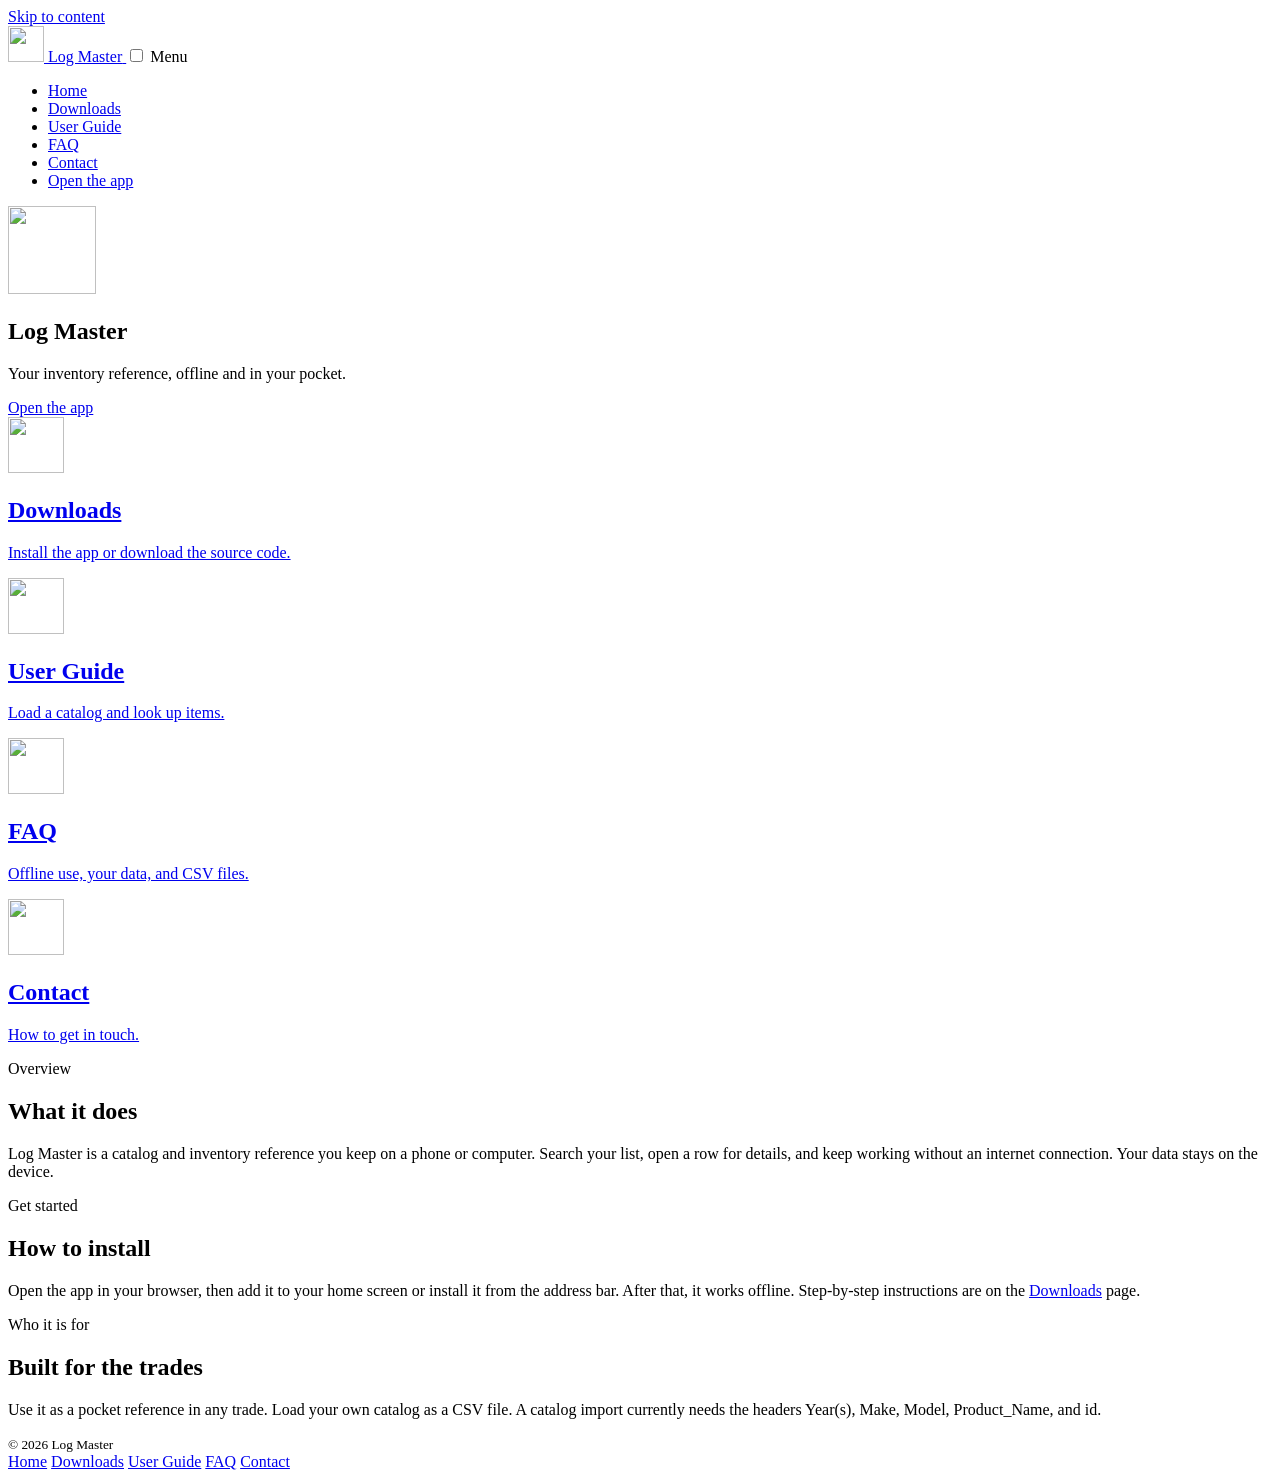
==== index.html @ 0d23fa9c "Add files via upload" ====
<!DOCTYPE html>
<!--
  Log Master website — Home page
  Edit the wording on this page in the <main> section below.
  The header and footer are repeated in each HTML file, so update a link
  or the copyright line in every page. Colors, fonts, and layout live in css/styles.css.
  Images live in assets/.
-->
<html lang="en">
<head>
  <meta charset="utf-8">
  <meta name="viewport" content="width=device-width, initial-scale=1">
  <title>Log Master</title>
  <meta name="description" content="Log Master is an offline, installable catalog and inventory reference for any trade. Load your own CSV catalog.">
  <meta name="theme-color" content="#0d0e11">
  <link rel="icon" href="assets/favicon.ico">
  <link rel="icon" type="image/png" sizes="32x32" href="assets/favicon-32.png">
  <link rel="apple-touch-icon" href="assets/apple-touch-icon.png">
  <link rel="preconnect" href="https://fonts.googleapis.com">
  <link rel="preconnect" href="https://fonts.gstatic.com" crossorigin>
  <link href="https://fonts.googleapis.com/css2?family=Inter:wght@400;500;600&family=Playfair+Display:wght@500;600;700&display=swap" rel="stylesheet">
  <link rel="stylesheet" href="css/styles.css">
</head>
<body>
  <a class="skip" href="#content">Skip to content</a>
  <header class="site-header">
    <div class="wrap header-inner">
      <a class="brand" href="index.html">
        <img src="assets/logo.png" width="36" height="36" alt="">
        <span class="brand-name">Log Master</span>
      </a>
      <input type="checkbox" id="nav-toggle" class="nav-toggle">
      <label for="nav-toggle" class="menu-btn"><span class="sr-only">Menu</span><span class="bars" aria-hidden="true"></span></label>
      <nav class="site-nav" aria-label="Primary">
          <ul>
            <li><a href="index.html" aria-current="page">Home</a></li>
            <li><a href="downloads.html">Downloads</a></li>
            <li><a href="guide.html">User Guide</a></li>
            <li><a href="faq.html">FAQ</a></li>
            <li><a href="contact.html">Contact</a></li>
            <li><a class="header-cta" href="https://selfnow5784-collab.github.io/log-master/">Open the app</a></li>
          </ul>
      </nav>
    </div>
  </header>

  <main id="content" class="page">
    <div class="wrap">
      <section class="hero">
        <img class="hero-logo" src="assets/logo.png" width="88" height="88" alt="">
        <h1>Log Master</h1>
        <p class="lede">Your inventory reference, offline and in your pocket.</p>
        <a class="btn btn-primary" href="https://selfnow5784-collab.github.io/log-master/">Open the app</a>
      </section>

      <nav class="card-row" aria-label="Site pages">
        <a class="card" href="downloads.html">
          <img src="assets/icon-downloads.svg" width="56" height="56" alt="">
          <h2>Downloads</h2>
          <p>Install the app or download the source code.</p>
        </a>
        <a class="card" href="guide.html">
          <img src="assets/icon-userguide.svg" width="56" height="56" alt="">
          <h2>User Guide</h2>
          <p>Load a catalog and look up items.</p>
        </a>
        <a class="card" href="faq.html">
          <img src="assets/icon-faq.svg" width="56" height="56" alt="">
          <h2>FAQ</h2>
          <p>Offline use, your data, and CSV files.</p>
        </a>
        <a class="card" href="contact.html">
          <img src="assets/icon-contact.svg" width="56" height="56" alt="">
          <h2>Contact</h2>
          <p>How to get in touch.</p>
        </a>
      </nav>

      <div class="sections">
        <section class="section panel">
          <span class="kicker">Overview</span>
          <h2>What it does</h2>
          <p>Log Master is a catalog and inventory reference you keep on a phone or computer. Search your list, open a row for details, and keep working without an internet connection. Your data stays on the device.</p>
        </section>
        <section class="section panel">
          <span class="kicker">Get started</span>
          <h2>How to install</h2>
          <p>Open the app in your browser, then add it to your home screen or install it from the address bar. After that, it works offline. Step-by-step instructions are on the <a href="downloads.html">Downloads</a> page.</p>
        </section>
        <section class="section panel">
          <span class="kicker">Who it is for</span>
          <h2>Built for the trades</h2>
          <p>Use it as a pocket reference in any trade. Load your own catalog as a CSV file. A catalog import currently needs the headers Year(s), Make, Model, Product_Name, and id.</p>
        </section>
      </div>
    </div>
  </main>

  <footer class="site-footer">
    <div class="wrap footer-inner">
      <small>© 2026 Log Master</small>
      <nav class="footer-nav" aria-label="Footer">
        <a href="index.html">Home</a>
        <a href="downloads.html">Downloads</a>
        <a href="guide.html">User Guide</a>
        <a href="faq.html">FAQ</a>
        <a href="contact.html">Contact</a>
      </nav>
    </div>
  </footer>
</body>
</html>
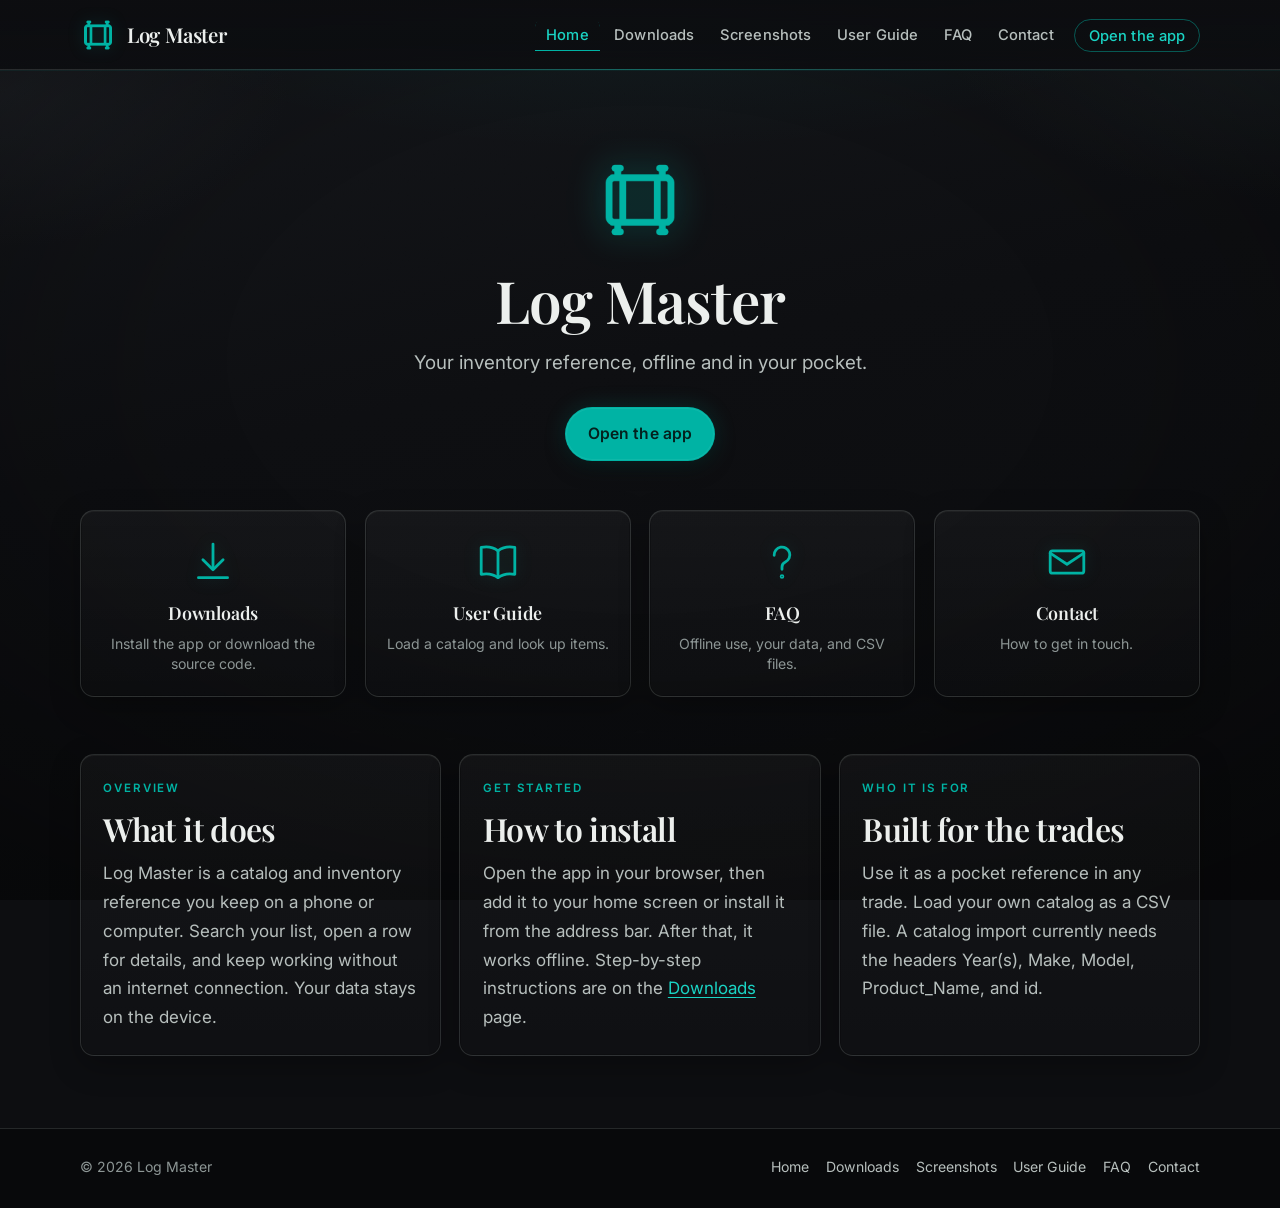
==== commit 4deec26e: "Add screenshots page Co-authored-by: selfnow5784-collab <selfnow5784-collab@users.noreply.github.com" ====
--- a/index.html
+++ b/index.html
@@ -35,6 +35,7 @@
           <ul>
             <li><a href="index.html" aria-current="page">Home</a></li>
             <li><a href="downloads.html">Downloads</a></li>
+            <li><a href="screenshots.html">Screenshots</a></li>
             <li><a href="guide.html">User Guide</a></li>
             <li><a href="faq.html">FAQ</a></li>
             <li><a href="contact.html">Contact</a></li>
@@ -102,6 +103,7 @@
       <nav class="footer-nav" aria-label="Footer">
         <a href="index.html">Home</a>
         <a href="downloads.html">Downloads</a>
+        <a href="screenshots.html">Screenshots</a>
         <a href="guide.html">User Guide</a>
         <a href="faq.html">FAQ</a>
         <a href="contact.html">Contact</a>
--- a/css/styles.css
+++ b/css/styles.css
@@ -0,0 +1,695 @@
+/* Log Master website styles.
+   Colors, fonts, spacing, and layout live in this file.
+   Teal is #00b3a4. Change :root below to restyle the whole site. */
+
+:root {
+  --bg: #0d0e11;
+  --bg-deep: #090a0c;
+  --surface: rgba(22, 24, 28, 0.82);
+  --surface-solid: #16181c;
+  --ink: #ecefed;
+  --ink-dim: #b7bfbd;
+  --muted: #8d9695;
+  --teal: #00b3a4;
+  --teal-bright: #1ad4c4;
+  --on-teal: #04211e;
+  --glow: rgba(0, 179, 164, 0.42);
+  --glow-soft: rgba(0, 179, 164, 0.18);
+  --glow-green: rgba(92, 230, 180, 0.28);
+  --hair: rgba(214, 222, 220, 0.14);
+  --hair-strong: rgba(214, 222, 220, 0.24);
+  --hair-teal: rgba(0, 179, 164, 0.45);
+  --font-serif: "Playfair Display", "Iowan Old Style", Palatino, "Palatino Linotype", serif;
+  --font-sans: Inter, "Helvetica Neue", Helvetica, Arial, sans-serif;
+  --content: 70rem;
+  --radius: 14px;
+  --header-h: 4.35rem;
+}
+
+*, *::before, *::after { box-sizing: border-box; }
+
+html {
+  color-scheme: dark;
+  scroll-behavior: smooth;
+}
+
+html, body { margin: 0; padding: 0; }
+
+body {
+  min-height: 100vh;
+  display: flex;
+  flex-direction: column;
+  font-family: var(--font-sans);
+  font-size: 1.0625rem;
+  line-height: 1.7;
+  color: var(--ink);
+  background-color: var(--bg);
+  /* Layered slate: cool charcoal, a faint teal wash, and a mineral sheen. */
+  background-image:
+    radial-gradient(ellipse 90% 55% at 50% -15%, rgba(0, 179, 164, 0.10), transparent 58%),
+    radial-gradient(ellipse 50% 40% at 100% 0%, rgba(36, 48, 50, 0.45), transparent 55%),
+    radial-gradient(ellipse 45% 35% at 0% 10%, rgba(48, 52, 58, 0.28), transparent 50%),
+    linear-gradient(168deg, #14161a 0%, #0d0e11 42%, #0a0b0d 100%);
+  background-attachment: fixed;
+  -webkit-font-smoothing: antialiased;
+  text-rendering: optimizeLegibility;
+}
+
+/* CSS-only stone grain: fractal noise tiled at very low opacity. */
+body::before {
+  content: "";
+  position: fixed;
+  inset: 0;
+  z-index: 0;
+  pointer-events: none;
+  opacity: 0.085;
+  background-image: url("data:image/svg+xml,%3Csvg xmlns='http://www.w3.org/2000/svg' width='200' height='200'%3E%3Cfilter id='n'%3E%3CfeTurbulence type='fractalNoise' baseFrequency='0.7' numOctaves='4' stitchTiles='stitch'/%3E%3CfeColorMatrix type='saturate' values='0'/%3E%3C/filter%3E%3Crect width='100%25' height='100%25' filter='url(%23n)'/%3E%3C/svg%3E");
+  background-size: 200px 200px;
+  mix-blend-mode: overlay;
+}
+
+body::after {
+  content: "";
+  position: fixed;
+  inset: 0;
+  z-index: 0;
+  pointer-events: none;
+  background: radial-gradient(ellipse 80% 70% at 50% 40%, transparent 40%, rgba(0, 0, 0, 0.35) 100%);
+}
+
+body > * { position: relative; z-index: 1; }
+
+img { max-width: 100%; height: auto; display: block; }
+
+a { color: var(--teal-bright); text-underline-offset: 0.18em; }
+a:hover { color: #7aeee3; }
+
+:focus-visible {
+  outline: 2px solid var(--teal);
+  outline-offset: 3px;
+  border-radius: 4px;
+}
+
+::selection {
+  background: rgba(0, 179, 164, 0.35);
+  color: var(--ink);
+}
+
+.sr-only {
+  position: absolute;
+  width: 1px;
+  height: 1px;
+  padding: 0;
+  margin: -1px;
+  overflow: hidden;
+  clip: rect(0, 0, 0, 0);
+  white-space: nowrap;
+  border: 0;
+}
+
+.skip {
+  position: absolute;
+  left: 1rem;
+  top: 0;
+  z-index: 20;
+  transform: translateY(-150%);
+  padding: 0.55rem 0.9rem;
+  background: var(--teal);
+  color: var(--on-teal);
+  font-weight: 600;
+  text-decoration: none;
+  border-radius: 0 0 8px 8px;
+}
+.skip:focus { transform: translateY(0); }
+
+.wrap {
+  width: min(var(--content), calc(100% - 2.5rem));
+  margin-inline: auto;
+}
+
+/* ---------- Header ---------- */
+.site-header {
+  position: sticky;
+  top: 0;
+  z-index: 10;
+  height: var(--header-h);
+  background: linear-gradient(180deg, rgba(12, 13, 16, 0.94), rgba(12, 13, 16, 0.86));
+  backdrop-filter: blur(14px);
+  -webkit-backdrop-filter: blur(14px);
+  border-bottom: 1px solid var(--hair);
+  box-shadow: 0 1px 0 rgba(0, 179, 164, 0.08);
+}
+
+.site-header::after {
+  content: "";
+  position: absolute;
+  left: 8%;
+  right: 8%;
+  bottom: -1px;
+  height: 1px;
+  background: linear-gradient(90deg, transparent, rgba(0, 179, 164, 0.45), transparent);
+  pointer-events: none;
+}
+
+.header-inner {
+  height: var(--header-h);
+  display: flex;
+  align-items: center;
+  gap: 1.25rem;
+}
+
+.brand {
+  display: flex;
+  align-items: center;
+  gap: 0.7rem;
+  color: var(--ink);
+  text-decoration: none;
+  min-width: 0;
+}
+
+.brand img {
+  width: 36px;
+  height: 36px;
+  flex: none;
+  filter: drop-shadow(0 0 8px var(--glow-soft));
+}
+
+.brand-name {
+  font-family: var(--font-serif);
+  font-weight: 600;
+  font-size: 1.28rem;
+  letter-spacing: -0.02em;
+  line-height: 1;
+}
+
+.nav-toggle {
+  position: absolute;
+  width: 1px;
+  height: 1px;
+  padding: 0;
+  margin: -1px;
+  overflow: hidden;
+  clip: rect(0, 0, 0, 0);
+  white-space: nowrap;
+  border: 0;
+}
+
+.site-nav {
+  margin-left: auto;
+}
+
+.menu-btn {
+  width: 2.6rem;
+  height: 2.6rem;
+  display: none;
+  margin-left: auto;
+  align-items: center;
+  justify-content: center;
+  border: 1px solid var(--hair);
+  border-radius: 8px;
+  background: rgba(255, 255, 255, 0.03);
+  color: var(--ink);
+}
+
+.menu-btn .bars,
+.menu-btn .bars::before,
+.menu-btn .bars::after {
+  display: block;
+  width: 1.05rem;
+  height: 1.5px;
+  background: var(--ink);
+  border-radius: 2px;
+  position: relative;
+}
+.menu-btn .bars::before,
+.menu-btn .bars::after {
+  content: "";
+  position: absolute;
+  left: 0;
+}
+.menu-btn .bars::before { top: -5px; }
+.menu-btn .bars::after { top: 5px; }
+
+.site-nav ul {
+  display: flex;
+  align-items: center;
+  gap: 0.15rem 0.15rem;
+  list-style: none;
+  margin: 0;
+  padding: 0;
+}
+
+.site-nav a {
+  color: var(--ink-dim);
+  text-decoration: none;
+  font-size: 0.92rem;
+  font-weight: 500;
+  letter-spacing: 0.01em;
+  padding: 0.4rem 0.72rem;
+  border-radius: 8px;
+}
+
+.site-nav a:hover {
+  color: var(--ink);
+  background: rgba(0, 179, 164, 0.08);
+}
+
+.site-nav a[aria-current="page"] {
+  color: var(--teal-bright);
+  box-shadow: inset 0 -1px 0 var(--teal);
+  border-radius: 8px 8px 0 0;
+}
+
+.header-cta {
+  margin-left: 0.4rem;
+  padding: 0.42rem 0.85rem !important;
+  border: 1px solid var(--hair-teal);
+  color: var(--teal-bright) !important;
+  box-shadow: none !important;
+  border-radius: 999px !important;
+}
+.header-cta:hover {
+  background: rgba(0, 179, 164, 0.14) !important;
+  box-shadow: 0 0 16px var(--glow-soft) !important;
+}
+
+/* ---------- Page frame ---------- */
+.page {
+  padding: 3.2rem 0 4.5rem;
+  flex: 1 0 auto;
+}
+
+.kicker {
+  display: block;
+  font-size: 0.72rem;
+  font-weight: 600;
+  letter-spacing: 0.16em;
+  text-transform: uppercase;
+  color: var(--teal);
+  margin-bottom: 0.7rem;
+}
+
+h1, h2, h3 {
+  font-family: var(--font-serif);
+  font-weight: 600;
+  line-height: 1.18;
+  letter-spacing: -0.02em;
+  color: var(--ink);
+  margin: 0 0 0.7rem;
+}
+
+h1 { font-size: clamp(2.25rem, 5vw, 3.65rem); }
+h2 { font-size: clamp(1.55rem, 2.6vw, 2rem); }
+h3 { font-size: 1.2rem; }
+
+.lede, .section p, .prose p, .steps p, .faq-item p {
+  color: var(--ink-dim);
+}
+
+.lede {
+  font-size: 1.18rem;
+  line-height: 1.6;
+  max-width: 32rem;
+  margin: 0 auto 1.8rem;
+}
+
+/* ---------- Buttons ---------- */
+.btn {
+  display: inline-flex;
+  align-items: center;
+  justify-content: center;
+  gap: 0.5rem;
+  padding: 0.78rem 1.35rem;
+  border-radius: 999px;
+  font-family: var(--font-sans);
+  font-size: 0.98rem;
+  font-weight: 600;
+  letter-spacing: 0.01em;
+  text-decoration: none;
+  border: 1px solid transparent;
+  cursor: pointer;
+  transition: box-shadow 0.2s ease, background 0.2s ease, border-color 0.2s ease, color 0.2s ease, transform 0.2s ease;
+}
+
+.btn-primary {
+  background: var(--teal);
+  color: var(--on-teal);
+  box-shadow:
+    0 0 0 1px rgba(255, 255, 255, 0.06) inset,
+    0 0 22px var(--glow-soft),
+    0 8px 20px rgba(0, 0, 0, 0.35);
+}
+.btn-primary:hover {
+  color: var(--on-teal);
+  background: var(--teal-bright);
+  box-shadow:
+    0 0 0 1px rgba(255, 255, 255, 0.1) inset,
+    0 0 28px var(--glow),
+    0 0 40px var(--glow-green);
+  transform: translateY(-1px);
+}
+
+.btn-ghost {
+  background: rgba(0, 179, 164, 0.06);
+  color: var(--teal-bright);
+  border-color: var(--hair-teal);
+  box-shadow: inset 0 1px 0 rgba(255, 255, 255, 0.04);
+}
+.btn-ghost:hover {
+  color: #d7fffa;
+  border-color: var(--teal);
+  box-shadow: 0 0 22px var(--glow-soft), inset 0 1px 0 rgba(255, 255, 255, 0.06);
+  transform: translateY(-1px);
+}
+
+.actions {
+  display: flex;
+  flex-wrap: wrap;
+  gap: 0.8rem;
+  align-items: center;
+}
+
+/* ---------- Cards / panels ---------- */
+.panel, .card, .faq-item, .step, .placeholder, .contact-box {
+  background:
+    linear-gradient(180deg, rgba(255, 255, 255, 0.035), rgba(255, 255, 255, 0.012));
+  border: 1px solid var(--hair);
+  border-radius: var(--radius);
+  box-shadow:
+    inset 0 1px 0 rgba(255, 255, 255, 0.06),
+    inset 0 0 0 1px rgba(0, 0, 0, 0.2),
+    0 10px 30px rgba(0, 0, 0, 0.28);
+}
+
+/* ---------- Home ---------- */
+.hero {
+  text-align: center;
+  padding: 2.2rem 0 3.1rem;
+}
+
+.hero-logo {
+  width: 88px;
+  height: 88px;
+  margin: 0 auto 1.35rem;
+  filter: drop-shadow(0 0 18px var(--glow));
+}
+
+.hero h1 { margin-bottom: 0.85rem; }
+
+.card-row {
+  display: grid;
+  grid-template-columns: repeat(4, 1fr);
+  gap: 1.15rem;
+  margin: 0 0 3.6rem;
+}
+
+.card {
+  display: flex;
+  flex-direction: column;
+  align-items: center;
+  text-align: center;
+  gap: 0.7rem;
+  padding: 1.45rem 1rem 1.3rem;
+  color: var(--ink);
+  text-decoration: none;
+  min-height: 100%;
+  transition: border-color 0.2s ease, box-shadow 0.2s ease, transform 0.2s ease;
+}
+
+.card img {
+  width: 56px;
+  height: 56px;
+  filter: drop-shadow(0 0 8px var(--glow-soft));
+}
+
+.card h2 {
+  font-size: 1.12rem;
+  margin: 0;
+  letter-spacing: -0.01em;
+}
+
+.card p {
+  margin: 0;
+  font-size: 0.88rem;
+  line-height: 1.45;
+  color: var(--muted);
+}
+
+.card:hover {
+  border-color: var(--hair-teal);
+  box-shadow:
+    inset 0 1px 0 rgba(0, 179, 164, 0.18),
+    0 0 24px var(--glow-soft),
+    0 12px 28px rgba(0, 0, 0, 0.35);
+  transform: translateY(-2px);
+  color: var(--ink);
+}
+
+.sections {
+  display: grid;
+  grid-template-columns: 1fr 1fr 1fr;
+  gap: 1.15rem;
+}
+
+.section {
+  padding: 1.5rem 1.4rem 1.45rem;
+}
+
+.section p { margin: 0; }
+
+/* ---------- Inner pages ---------- */
+.page-head {
+  max-width: 54rem;
+  margin: 0 auto 2.2rem;
+}
+
+.page-head .lede {
+  margin: 0;
+  text-align: left;
+  max-width: none;
+}
+
+.stack {
+  display: grid;
+  gap: 1.15rem;
+  max-width: 54rem;
+  margin-inline: auto;
+}
+
+.install-block, .download-block, .catalog-block, .fund-block {
+  padding: 1.6rem 1.55rem 1.5rem;
+}
+
+.install-block .actions,
+.download-block .actions,
+.fund-block .actions { margin: 0.9rem 0 1.1rem; }
+
+.steps {
+  margin: 0;
+  padding: 0;
+  list-style: none;
+}
+
+.steps li {
+  display: grid;
+  grid-template-columns: 1.1rem 1fr;
+  column-gap: 0.7rem;
+  margin: 0 0 0.7rem;
+  color: var(--ink-dim);
+}
+
+.steps li:last-child { margin-bottom: 0; }
+
+.steps .n {
+  font-family: var(--font-serif);
+  color: var(--teal);
+  font-weight: 600;
+}
+
+.note {
+  margin: 0.85rem 0 0;
+  font-size: 0.95rem;
+  color: var(--muted);
+}
+
+.placeholder {
+  padding: 1.3rem 1.4rem;
+  color: var(--muted);
+  font-style: italic;
+}
+
+/* User guide steps */
+.guide-list {
+  list-style: none;
+  margin: 0 auto;
+  padding: 0;
+  display: grid;
+  gap: 1.15rem;
+  max-width: 54rem;
+  counter-reset: step;
+}
+
+.step {
+  padding: 1.45rem 1.5rem 1.35rem 1.5rem;
+  counter-increment: step;
+}
+
+.step h2 {
+  display: flex;
+  align-items: baseline;
+  gap: 0.75rem;
+  font-size: 1.28rem;
+  margin-bottom: 0.55rem;
+}
+
+.step h2::before {
+  content: counter(step);
+  font-family: var(--font-serif);
+  font-size: 0.95rem;
+  font-weight: 600;
+  color: var(--on-teal);
+  background: var(--teal);
+  width: 1.55rem;
+  height: 1.55rem;
+  flex: none;
+  display: inline-flex;
+  align-items: center;
+  justify-content: center;
+  border-radius: 50%;
+  box-shadow: 0 0 14px var(--glow-soft);
+  position: relative;
+  top: 0.05rem;
+}
+
+.step p { margin: 0 0 0.7rem; }
+.step p:last-child { margin-bottom: 0; }
+
+/* FAQ */
+.faq-list {
+  display: grid;
+  gap: 1.15rem;
+  max-width: 54rem;
+  margin-inline: auto;
+}
+
+.faq-item { padding: 1.35rem 1.5rem 1.3rem; }
+.faq-item h2 { font-size: 1.28rem; margin-bottom: 0.5rem; }
+.faq-item p { margin: 0; }
+
+/* Contact */
+.contact-box {
+  max-width: 54rem;
+  margin-inline: auto;
+  padding: 1.8rem 1.6rem;
+}
+
+.contact-placeholder {
+  margin: 0.4rem 0 0;
+  font-size: 1.15rem;
+  color: var(--ink);
+  border-bottom: 1px dashed var(--hair-teal);
+  display: inline-block;
+  padding-bottom: 0.15rem;
+}
+
+/* ---------- Footer ---------- */
+.site-footer {
+  border-top: 1px solid var(--hair);
+  background: rgba(8, 9, 11, 0.72);
+  padding: 1.6rem 0 1.8rem;
+}
+
+.footer-inner {
+  display: flex;
+  flex-wrap: wrap;
+  align-items: center;
+  justify-content: space-between;
+  gap: 0.8rem 1.5rem;
+}
+
+.site-footer small {
+  color: var(--muted);
+  font-size: 0.88rem;
+}
+
+.footer-nav {
+  display: flex;
+  flex-wrap: wrap;
+  gap: 0.15rem 1.05rem;
+}
+
+.footer-nav a {
+  color: var(--ink-dim);
+  text-decoration: none;
+  font-size: 0.88rem;
+}
+.footer-nav a:hover { color: var(--teal-bright); }
+
+/* ---------- Responsive ---------- */
+@media (max-width: 960px) {
+  .sections { grid-template-columns: 1fr; }
+}
+
+@media (max-width: 880px) {
+  .card-row { grid-template-columns: 1fr 1fr; }
+  .header-cta { display: none; }
+
+  .menu-btn { display: flex; }
+
+  .site-nav {
+    display: none;
+    position: absolute;
+    left: 0;
+    right: 0;
+    top: var(--header-h);
+    margin-left: 0;
+    background: rgba(10, 11, 14, 0.97);
+    border-bottom: 1px solid var(--hair);
+    box-shadow: 0 16px 32px rgba(0, 0, 0, 0.45);
+    padding: 0.6rem 1.25rem 0.9rem;
+  }
+
+  .nav-toggle:checked ~ .site-nav { display: block; }
+
+  .site-nav ul {
+    flex-direction: column;
+    align-items: stretch;
+    gap: 0.15rem;
+  }
+
+  .site-nav a {
+    display: block;
+    padding: 0.7rem 0.8rem;
+  }
+
+  .site-nav a[aria-current="page"] {
+    border-radius: 8px;
+    box-shadow: inset 2px 0 0 var(--teal);
+    background: rgba(0, 179, 164, 0.08);
+  }
+}
+
+@media (max-width: 520px) {
+  .wrap { width: min(var(--content), calc(100% - 1.6rem)); }
+  .page { padding: 2rem 0 3.2rem; }
+  .hero { padding: 1.1rem 0 2.2rem; }
+  .hero-logo { width: 72px; height: 72px; }
+  .card-row { gap: 0.85rem; }
+  .card { padding: 1.15rem 0.7rem 1.05rem; }
+  .card img { width: 48px; height: 48px; }
+  .sections { gap: 0.85rem; }
+  .section, .install-block, .download-block, .catalog-block, .fund-block, .step, .faq-item, .contact-box {
+    padding-left: 1.15rem;
+    padding-right: 1.15rem;
+  }
+  .lede { font-size: 1.05rem; }
+  .actions { width: 100%; }
+  .actions .btn { width: 100%; }
+}
+
+@media (prefers-reduced-motion: reduce) {
+  html { scroll-behavior: auto; }
+  .btn, .card { transition: none; }
+  .btn:hover, .card:hover { transform: none; }
+  .brand img, .hero-logo, .card img { filter: none; }
+}
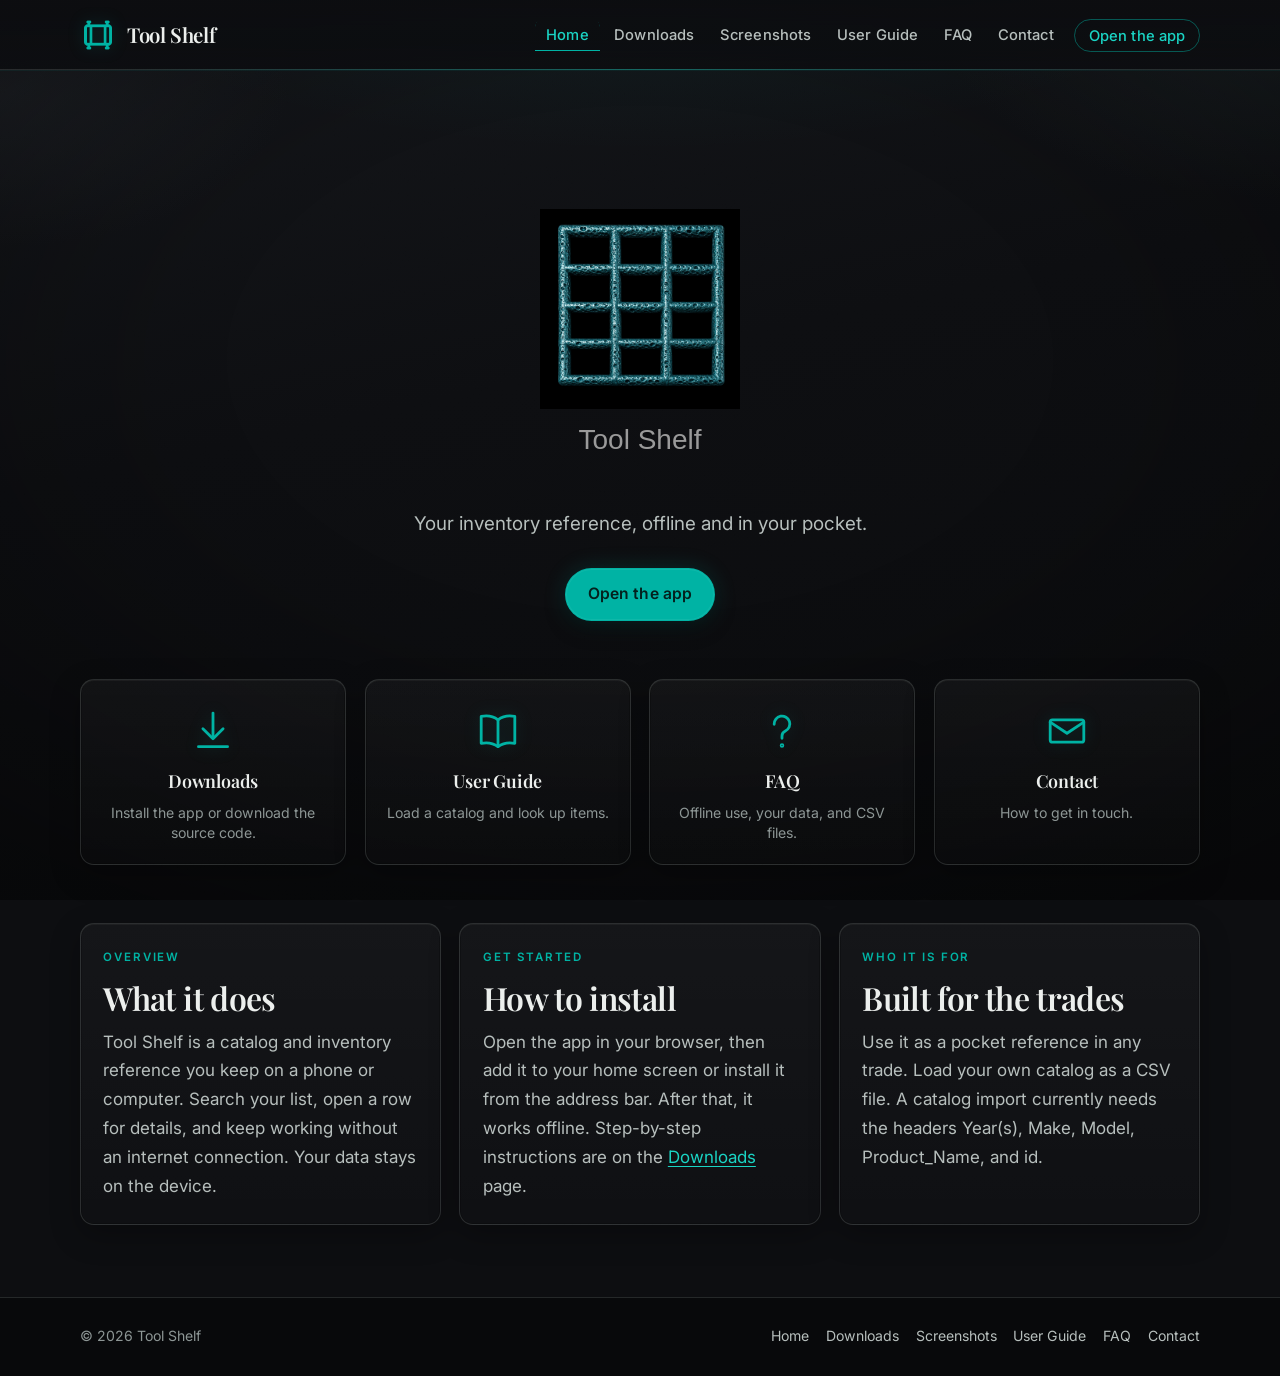
==== commit 2dc0ab05: "Rename the site to Tool Shelf Replace user-visible Log Master wording with Tool Shelf and place the " ====
--- a/index.html
+++ b/index.html
@@ -10,8 +10,8 @@
 <head>
   <meta charset="utf-8">
   <meta name="viewport" content="width=device-width, initial-scale=1">
-  <title>Log Master</title>
-  <meta name="description" content="Log Master is an offline, installable catalog and inventory reference for any trade. Load your own CSV catalog.">
+  <title>Tool Shelf</title>
+  <meta name="description" content="Tool Shelf is an offline, installable catalog and inventory reference for any trade. Load your own CSV catalog.">
   <meta name="theme-color" content="#0d0e11">
   <link rel="icon" href="assets/favicon.ico">
   <link rel="icon" type="image/png" sizes="32x32" href="assets/favicon-32.png">
@@ -27,7 +27,7 @@
     <div class="wrap header-inner">
       <a class="brand" href="index.html">
         <img src="assets/logo.png" width="36" height="36" alt="">
-        <span class="brand-name">Log Master</span>
+        <span class="brand-name">Tool Shelf</span>
       </a>
       <input type="checkbox" id="nav-toggle" class="nav-toggle">
       <label for="nav-toggle" class="menu-btn"><span class="sr-only">Menu</span><span class="bars" aria-hidden="true"></span></label>
@@ -48,8 +48,8 @@
   <main id="content" class="page">
     <div class="wrap">
       <section class="hero">
-        <img class="hero-logo" src="assets/logo.png" width="88" height="88" alt="">
-        <h1>Log Master</h1>
+        <img class="hero-logo" src="assets/icon-grid.png" width="200" height="200" alt="">
+        <h1>Tool Shelf</h1>
         <p class="lede">Your inventory reference, offline and in your pocket.</p>
         <a class="btn btn-primary" href="https://selfnow5784-collab.github.io/log-master/">Open the app</a>
       </section>
@@ -81,7 +81,7 @@
         <section class="section panel">
           <span class="kicker">Overview</span>
           <h2>What it does</h2>
-          <p>Log Master is a catalog and inventory reference you keep on a phone or computer. Search your list, open a row for details, and keep working without an internet connection. Your data stays on the device.</p>
+          <p>Tool Shelf is a catalog and inventory reference you keep on a phone or computer. Search your list, open a row for details, and keep working without an internet connection. Your data stays on the device.</p>
         </section>
         <section class="section panel">
           <span class="kicker">Get started</span>
@@ -99,7 +99,7 @@
 
   <footer class="site-footer">
     <div class="wrap footer-inner">
-      <small>© 2026 Log Master</small>
+      <small>© 2026 Tool Shelf</small>
       <nav class="footer-nav" aria-label="Footer">
         <a href="index.html">Home</a>
         <a href="downloads.html">Downloads</a>
--- a/css/styles.css
+++ b/css/styles.css
@@ -384,17 +384,28 @@
 /* ---------- Home ---------- */
 .hero {
   text-align: center;
-  padding: 2.2rem 0 3.1rem;
+  padding: 5.5rem 0 3.6rem;
 }
 
 .hero-logo {
-  width: 88px;
-  height: 88px;
-  margin: 0 auto 1.35rem;
-  filter: drop-shadow(0 0 18px var(--glow));
-}
-
-.hero h1 { margin-bottom: 0.85rem; }
+  width: 200px;
+  height: 200px;
+  margin: 0 auto 0.9rem;
+  filter: none;
+  box-shadow: none;
+}
+
+.hero h1 {
+  margin: 0 0 3.25rem;
+  color: #9A9A9A;
+  font-family: sans-serif;
+  font-weight: 400;
+  font-size: 1.75rem;
+  letter-spacing: 0;
+  line-height: 1.2;
+  text-shadow: none;
+  background: none;
+}
 
 .card-row {
   display: grid;
@@ -672,8 +683,9 @@
 @media (max-width: 520px) {
   .wrap { width: min(var(--content), calc(100% - 1.6rem)); }
   .page { padding: 2rem 0 3.2rem; }
-  .hero { padding: 1.1rem 0 2.2rem; }
-  .hero-logo { width: 72px; height: 72px; }
+  .hero { padding: 3.4rem 0 2.6rem; }
+  .hero-logo { width: 148px; height: 148px; }
+  .hero h1 { margin-bottom: 2.4rem; font-size: 1.5rem; }
   .card-row { gap: 0.85rem; }
   .card { padding: 1.15rem 0.7rem 1.05rem; }
   .card img { width: 48px; height: 48px; }
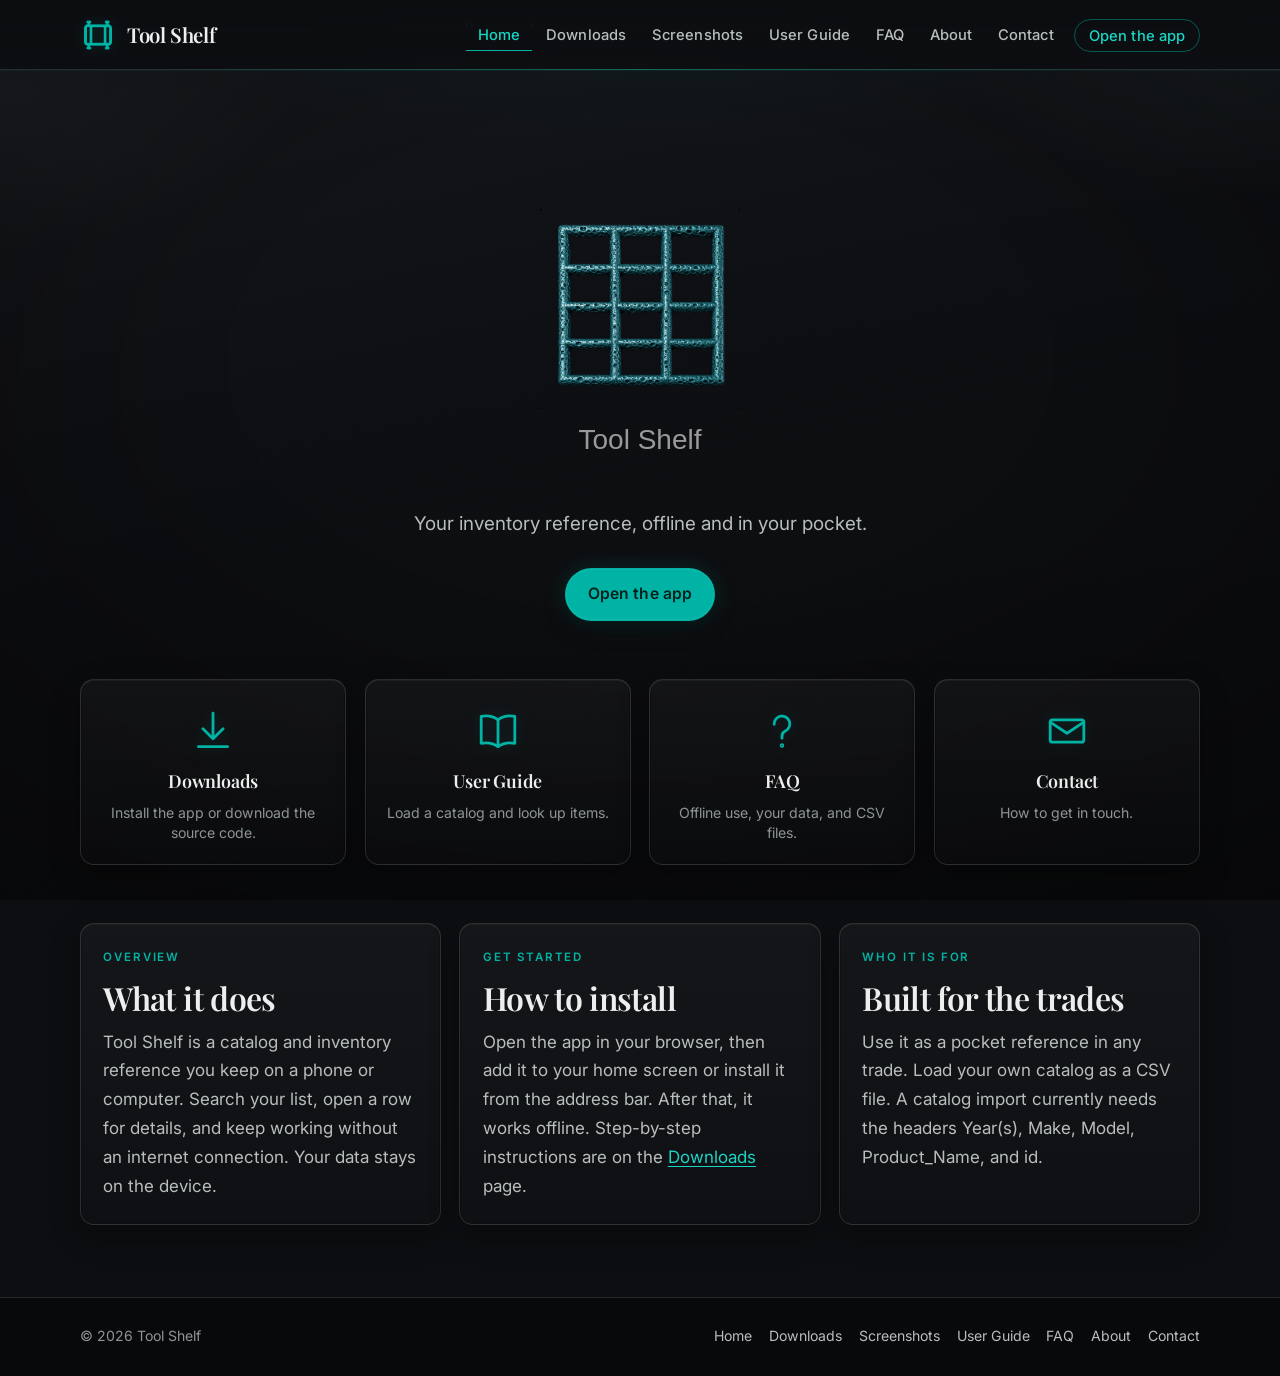
==== commit e77a437c: "Add an About page Introduce the approved About Tool Shelf copy and link it from the navigation on ev" ====
--- a/index.html
+++ b/index.html
@@ -38,6 +38,7 @@
             <li><a href="screenshots.html">Screenshots</a></li>
             <li><a href="guide.html">User Guide</a></li>
             <li><a href="faq.html">FAQ</a></li>
+            <li><a href="about.html">About</a></li>
             <li><a href="contact.html">Contact</a></li>
             <li><a class="header-cta" href="https://selfnow5784-collab.github.io/log-master/">Open the app</a></li>
           </ul>
@@ -106,6 +107,7 @@
         <a href="screenshots.html">Screenshots</a>
         <a href="guide.html">User Guide</a>
         <a href="faq.html">FAQ</a>
+        <a href="about.html">About</a>
         <a href="contact.html">Contact</a>
       </nav>
     </div>
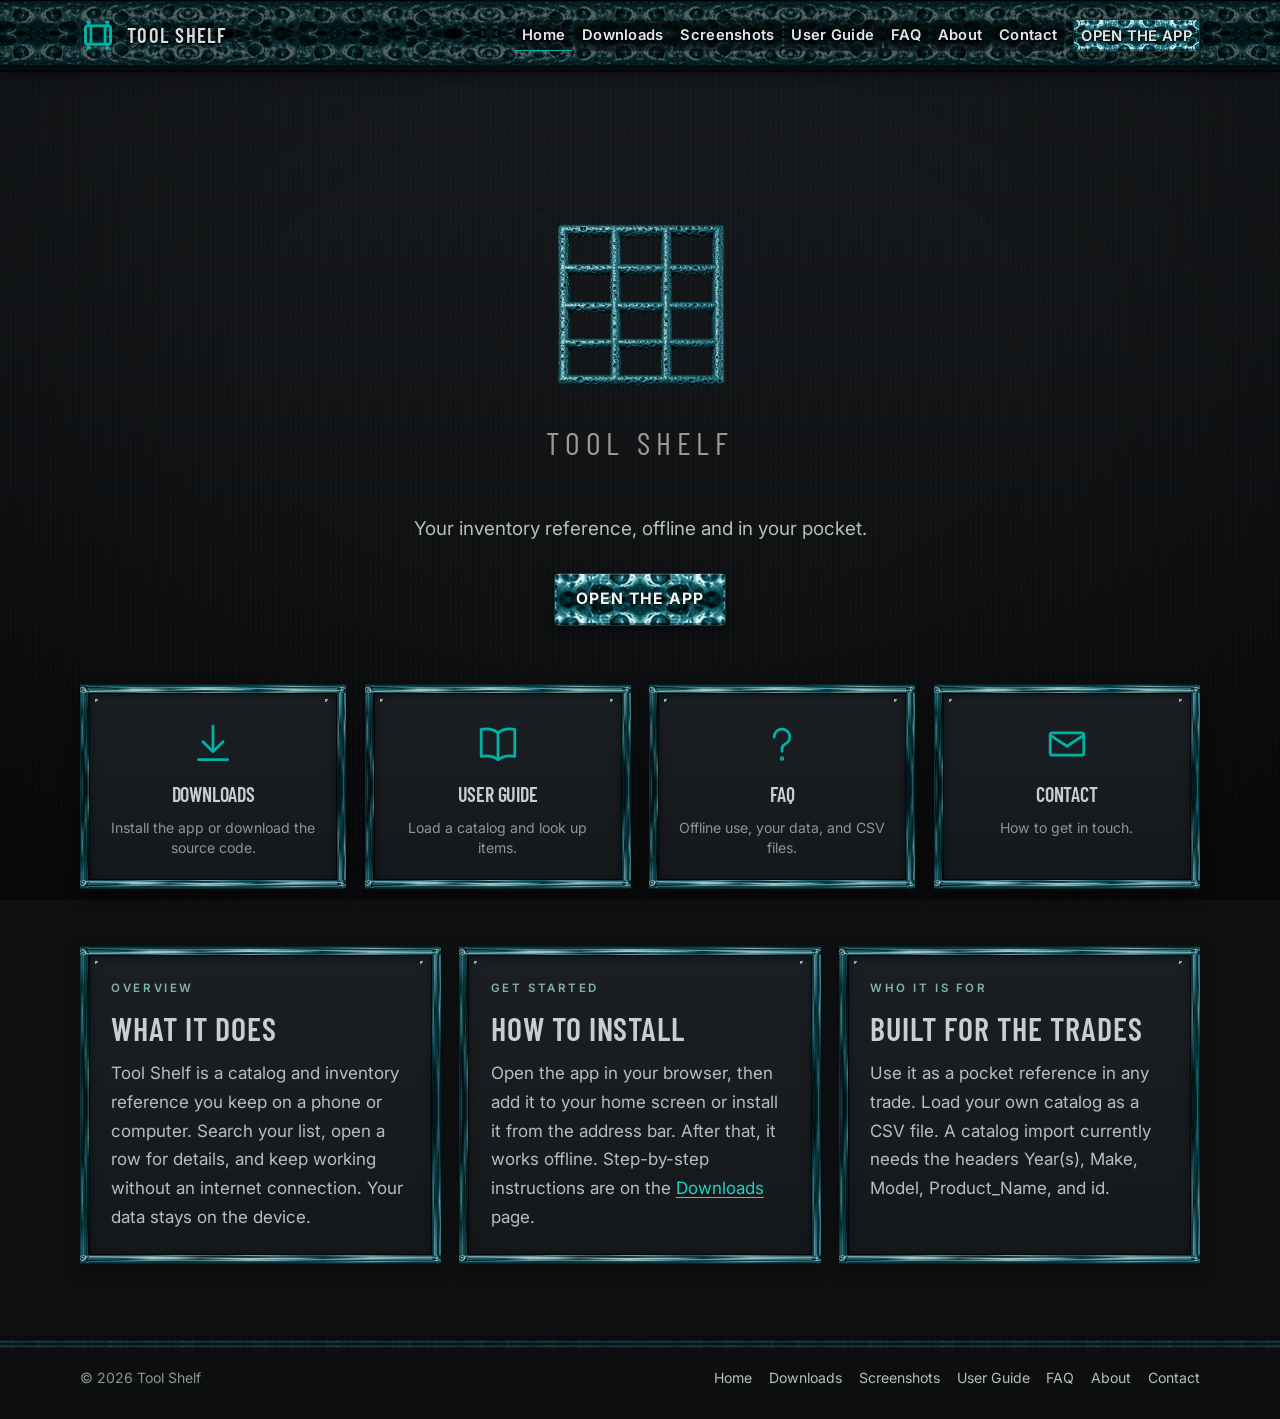
==== commit 48dcf69b: "Apply the designer industrial theme Load the industrial stylesheet and metal textures on every page," ====
--- a/index.html
+++ b/index.html
@@ -18,8 +18,9 @@
   <link rel="apple-touch-icon" href="assets/apple-touch-icon.png">
   <link rel="preconnect" href="https://fonts.googleapis.com">
   <link rel="preconnect" href="https://fonts.gstatic.com" crossorigin>
-  <link href="https://fonts.googleapis.com/css2?family=Inter:wght@400;500;600&family=Playfair+Display:wght@500;600;700&display=swap" rel="stylesheet">
+  <link href="https://fonts.googleapis.com/css2?family=Barlow+Condensed:wght@500;600;700&family=Inter:wght@400;500;600&family=Playfair+Display:wght@500;600;700&display=swap" rel="stylesheet">
   <link rel="stylesheet" href="css/styles.css">
+  <link rel="stylesheet" href="css/industrial.css">
 </head>
 <body>
   <a class="skip" href="#content">Skip to content</a>
--- a/css/industrial.css
+++ b/css/industrial.css
@@ -0,0 +1,53 @@
+/* Tool Shelf industrial theme (mockup). Loads after styles.css. */
+:root{
+  --font-serif:"Barlow Condensed","Arial Narrow",sans-serif;
+  --steel:#15181b; --steel-2:#1b1f23; --rivet:#8fb5b0; --radius:4px;
+}
+body{background-color:#0e1012;
+  background-image:
+   repeating-linear-gradient(90deg,rgba(255,255,255,.012) 0 2px,transparent 2px 5px),
+   linear-gradient(180deg,#16191c 0%,#0e1012 60%,#0b0c0e 100%);}
+/* header: teal pitted-metal rail */
+.site-header{background:#0c0e10 url(../assets/industrial/plate-dim.png) repeat-x center/auto 100%;
+  backdrop-filter:none;-webkit-backdrop-filter:none;border-bottom:3px solid #0a0b0c;
+  box-shadow:0 2px 0 rgba(0,0,0,.6),0 6px 14px rgba(0,0,0,.45);}
+.site-header::after{display:none}
+.site-header .header-inner{position:relative}
+.brand-name{font-weight:600;letter-spacing:.06em;text-transform:uppercase;color:#d9dedd;text-shadow:0 1px 0 #000,0 0 6px rgba(0,0,0,.9)}
+.site-nav a{color:#e3e8e7 !important;background:rgba(8,10,11,.55);border-radius:3px;padding-inline:.45rem !important;text-shadow:0 1px 2px #000,0 0 6px rgba(0,0,0,.9);font-weight:600;letter-spacing:.02em}
+.site-nav a[aria-current],.site-nav a.active{border-bottom-color:#e3e8e7 !important}
+/* buttons: teal metal tabs */
+.btn-primary,.header-cta{background:#0f6f68 url(../assets/industrial/plate.png) repeat center/auto 160% !important;
+  color:#f2f7f6 !important;border:1px solid #0a3d39 !important;border-radius:4px !important;
+  text-shadow:0 1px 2px #000,0 0 6px rgba(0,0,0,.85);letter-spacing:.06em;text-transform:uppercase;font-weight:700;
+  box-shadow:inset 0 1px 0 rgba(255,255,255,.18),inset 0 -2px 0 rgba(0,0,0,.45),0 3px 8px rgba(0,0,0,.5) !important;}
+.btn-primary:hover,.header-cta:hover{transform:none;filter:brightness(1.08)}
+/* panels: dark steel plates with a teal metal frame + rivets */
+.panel,.card,.faq-item,.step,.placeholder,.contact-box{
+  position:relative;border-radius:4px;
+  background:linear-gradient(180deg,var(--steel-2),var(--steel));
+  border:9px solid transparent;
+  border-image:url(../assets/industrial/frame.png) 14 stretch;
+  box-shadow:inset 0 0 0 1px rgba(0,0,0,.7),inset 0 2px 10px rgba(0,0,0,.5),0 6px 16px rgba(0,0,0,.45);}
+.panel::before,.card::before,.faq-item::before{content:"";position:absolute;inset:0;pointer-events:none;
+  background:
+   radial-gradient(circle at 0 0,var(--rivet) 0 2.6px,#000a 3.2px,transparent 3.8px) 6px 6px/12px 12px no-repeat,
+   radial-gradient(circle at 0 0,var(--rivet) 0 2.6px,#000a 3.2px,transparent 3.8px) calc(100% - 0px) 6px/12px 12px no-repeat;}
+.card:hover{transform:none;box-shadow:inset 0 0 0 1px rgba(0,0,0,.7),0 0 0 1px #1a8f86,0 6px 16px rgba(0,0,0,.45)}
+.card img{filter:none}
+h1,h2,h3{letter-spacing:.03em;text-transform:uppercase;color:#c9cfce;font-weight:600}
+.card h2{font-size:1.25rem}
+.kicker{color:#7fb3ae;letter-spacing:.22em}
+.hero h1{font-family:"Barlow Condensed",sans-serif;text-transform:uppercase;letter-spacing:.18em;font-size:2rem;color:#9A9A9A}
+.site-footer{border-top:4px solid #0a0b0c;background:#0c0e10 url(../assets/industrial/plate-dim.png) repeat-x top/auto 8px}
+
+/* Open mobile menu must hide the page behind it. No motion. */
+html{scroll-behavior:auto}
+.btn,.card,.header-cta,.btn-ghost,.btn-primary{transition:none}
+.btn:hover,.btn-primary:hover,.btn-ghost:hover,.header-cta:hover,.card:hover{transform:none}
+@media (max-width:880px){
+  .nav-toggle:checked ~ .site-nav{
+    background:#0d0e11;
+    background-image:none;
+  }
+}
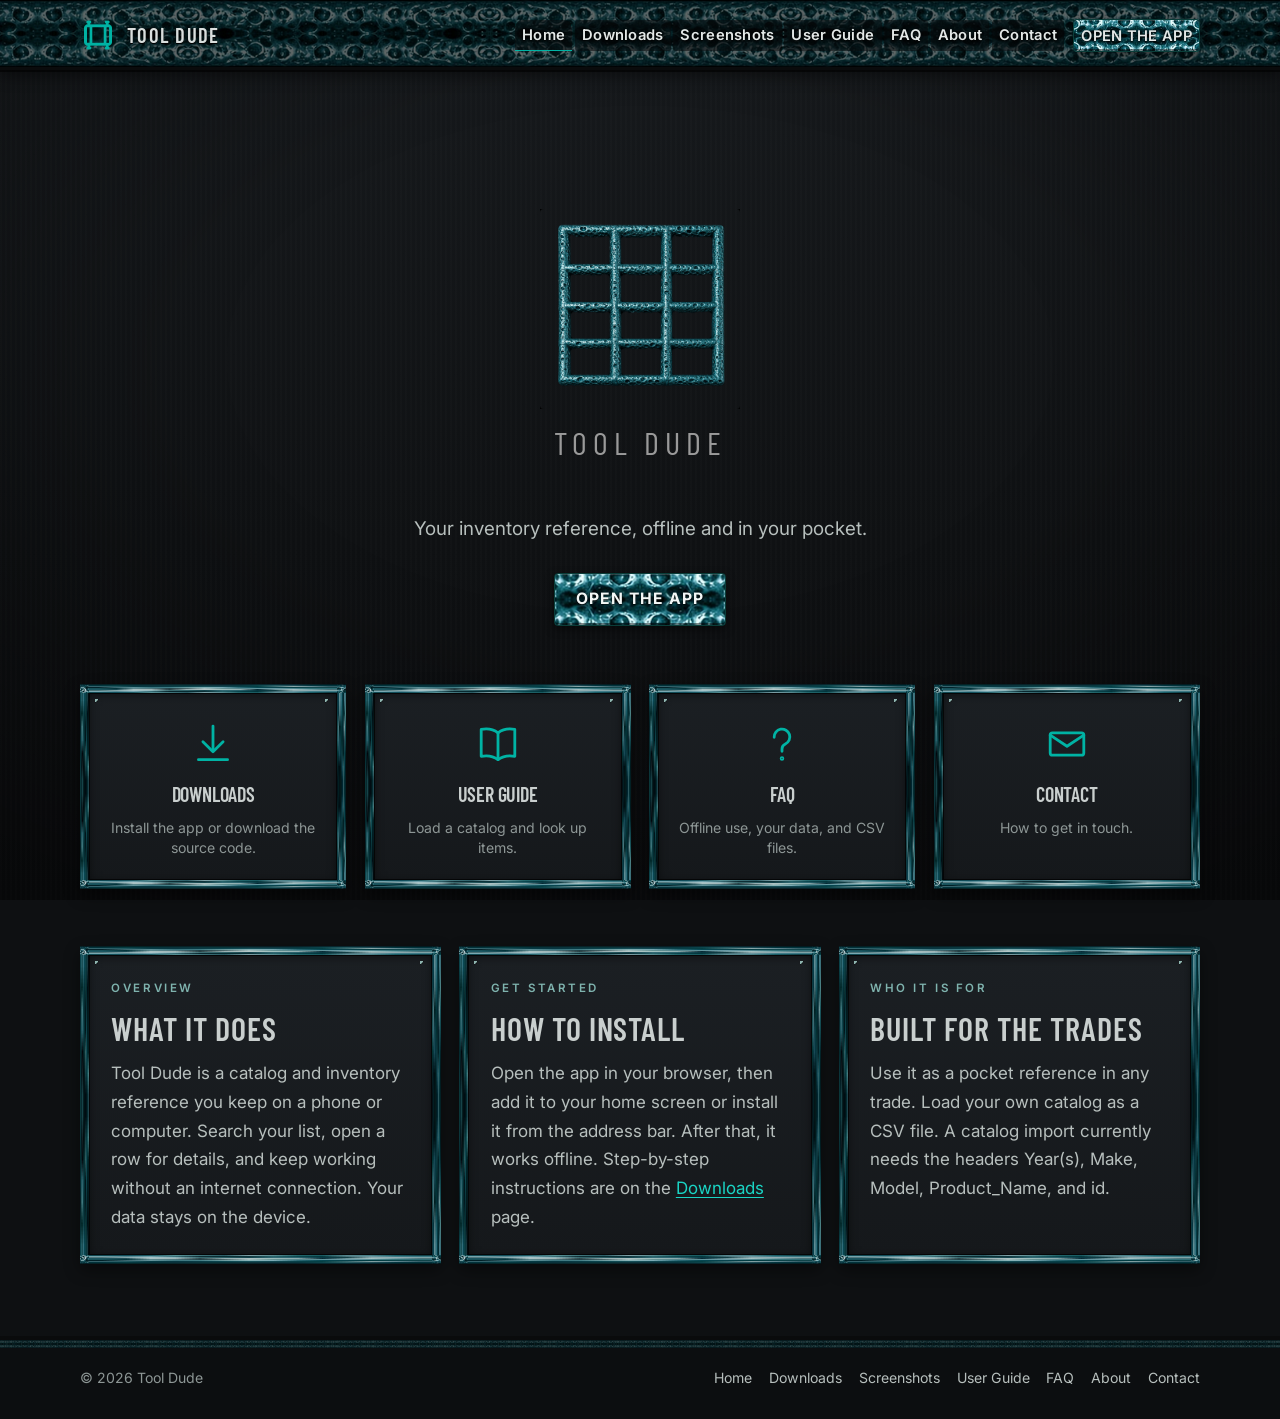
==== commit f7901ab8: "Rename the visible site name to Tool Dude Replace Tool Shelf and Log Master in page titles, meta tex" ====
--- a/index.html
+++ b/index.html
@@ -10,8 +10,8 @@
 <head>
   <meta charset="utf-8">
   <meta name="viewport" content="width=device-width, initial-scale=1">
-  <title>Tool Shelf</title>
-  <meta name="description" content="Tool Shelf is an offline, installable catalog and inventory reference for any trade. Load your own CSV catalog.">
+  <title>Tool Dude</title>
+  <meta name="description" content="Tool Dude is an offline, installable catalog and inventory reference for any trade. Load your own CSV catalog.">
   <meta name="theme-color" content="#0d0e11">
   <link rel="icon" href="assets/favicon.ico">
   <link rel="icon" type="image/png" sizes="32x32" href="assets/favicon-32.png">
@@ -28,7 +28,7 @@
     <div class="wrap header-inner">
       <a class="brand" href="index.html">
         <img src="assets/logo.png" width="36" height="36" alt="">
-        <span class="brand-name">Tool Shelf</span>
+        <span class="brand-name">Tool Dude</span>
       </a>
       <input type="checkbox" id="nav-toggle" class="nav-toggle">
       <label for="nav-toggle" class="menu-btn"><span class="sr-only">Menu</span><span class="bars" aria-hidden="true"></span></label>
@@ -51,7 +51,7 @@
     <div class="wrap">
       <section class="hero">
         <img class="hero-logo" src="assets/icon-grid.png" width="200" height="200" alt="">
-        <h1>Tool Shelf</h1>
+        <h1>Tool Dude</h1>
         <p class="lede">Your inventory reference, offline and in your pocket.</p>
         <a class="btn btn-primary" href="https://selfnow5784-collab.github.io/log-master/">Open the app</a>
       </section>
@@ -83,7 +83,7 @@
         <section class="section panel">
           <span class="kicker">Overview</span>
           <h2>What it does</h2>
-          <p>Tool Shelf is a catalog and inventory reference you keep on a phone or computer. Search your list, open a row for details, and keep working without an internet connection. Your data stays on the device.</p>
+          <p>Tool Dude is a catalog and inventory reference you keep on a phone or computer. Search your list, open a row for details, and keep working without an internet connection. Your data stays on the device.</p>
         </section>
         <section class="section panel">
           <span class="kicker">Get started</span>
@@ -101,7 +101,7 @@
 
   <footer class="site-footer">
     <div class="wrap footer-inner">
-      <small>© 2026 Tool Shelf</small>
+      <small>© 2026 Tool Dude</small>
       <nav class="footer-nav" aria-label="Footer">
         <a href="index.html">Home</a>
         <a href="downloads.html">Downloads</a>
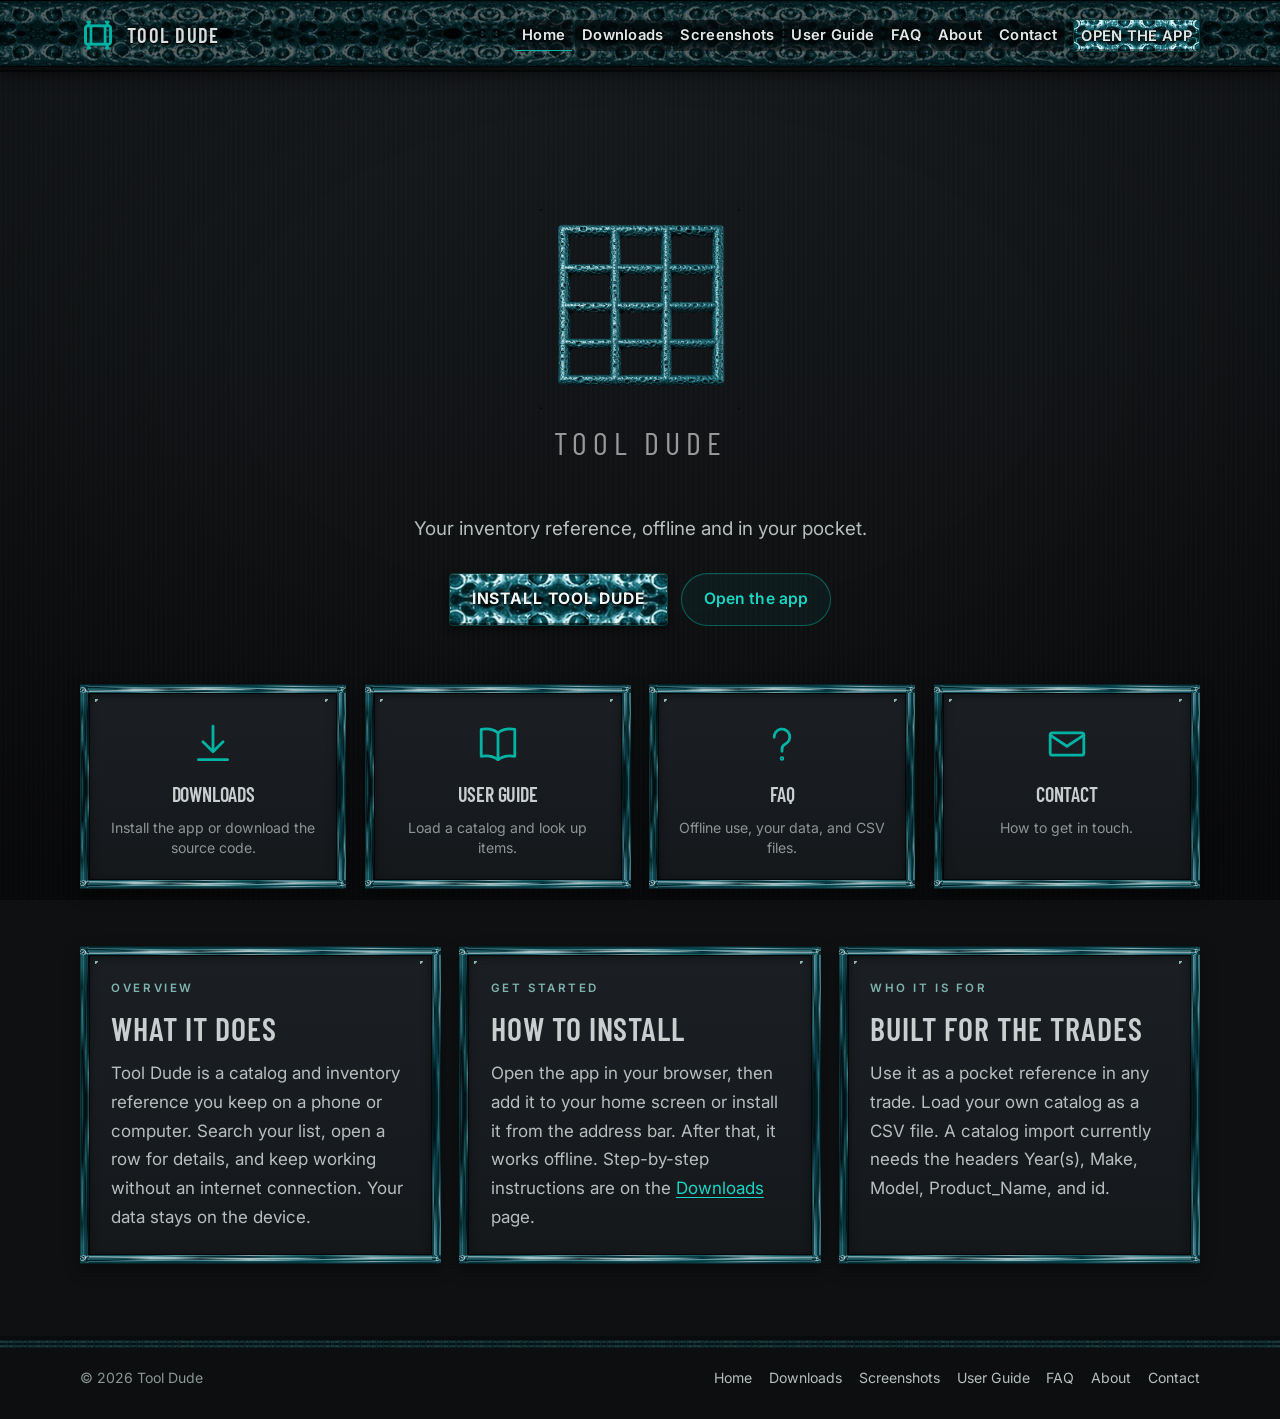
==== commit 32e8bbd4: "Add a big Install Tool Dude button that opens the app install flow. The home page and Downloads page" ====
--- a/index.html
+++ b/index.html
@@ -1,6 +1,6 @@
 <!DOCTYPE html>
 <!--
-  Log Master website — Home page
+  Tool Dude website — Home page
   Edit the wording on this page in the <main> section below.
   The header and footer are repeated in each HTML file, so update a link
   or the copyright line in every page. Colors, fonts, and layout live in css/styles.css.
@@ -41,7 +41,7 @@
             <li><a href="faq.html">FAQ</a></li>
             <li><a href="about.html">About</a></li>
             <li><a href="contact.html">Contact</a></li>
-            <li><a class="header-cta" href="https://selfnow5784-collab.github.io/log-master/">Open the app</a></li>
+            <li><a class="header-cta" href="https://selfnow5784-collab.github.io/tool-dude/">Open the app</a></li>
           </ul>
       </nav>
     </div>
@@ -53,7 +53,10 @@
         <img class="hero-logo" src="assets/icon-grid.png" width="200" height="200" alt="">
         <h1>Tool Dude</h1>
         <p class="lede">Your inventory reference, offline and in your pocket.</p>
-        <a class="btn btn-primary" href="https://selfnow5784-collab.github.io/log-master/">Open the app</a>
+        <div class="actions">
+          <a class="btn btn-primary" href="https://selfnow5784-collab.github.io/tool-dude/?install">Install Tool Dude</a>
+          <a class="btn btn-ghost" href="https://selfnow5784-collab.github.io/tool-dude/">Open the app</a>
+        </div>
       </section>
 
       <nav class="card-row" aria-label="Site pages">
--- a/css/styles.css
+++ b/css/styles.css
@@ -1,4 +1,4 @@
-/* Log Master website styles.
+/* Tool Dude website styles.
    Colors, fonts, spacing, and layout live in this file.
    Teal is #00b3a4. Change :root below to restyle the whole site. */
 
--- a/css/industrial.css
+++ b/css/industrial.css
@@ -1,4 +1,4 @@
-/* Tool Shelf industrial theme (mockup). Loads after styles.css. */
+/* Tool Dude industrial theme (mockup). Loads after styles.css. */
 :root{
   --font-serif:"Barlow Condensed","Arial Narrow",sans-serif;
   --steel:#15181b; --steel-2:#1b1f23; --rivet:#8fb5b0; --radius:4px;
@@ -39,6 +39,7 @@
 .card h2{font-size:1.25rem}
 .kicker{color:#7fb3ae;letter-spacing:.22em}
 .hero h1{font-family:"Barlow Condensed",sans-serif;text-transform:uppercase;letter-spacing:.18em;font-size:2rem;color:#9A9A9A}
+.hero .actions{justify-content:center;margin:.4rem 0 0}
 .site-footer{border-top:4px solid #0a0b0c;background:#0c0e10 url(../assets/industrial/plate-dim.png) repeat-x top/auto 8px}
 
 /* Open mobile menu must hide the page behind it. No motion. */
